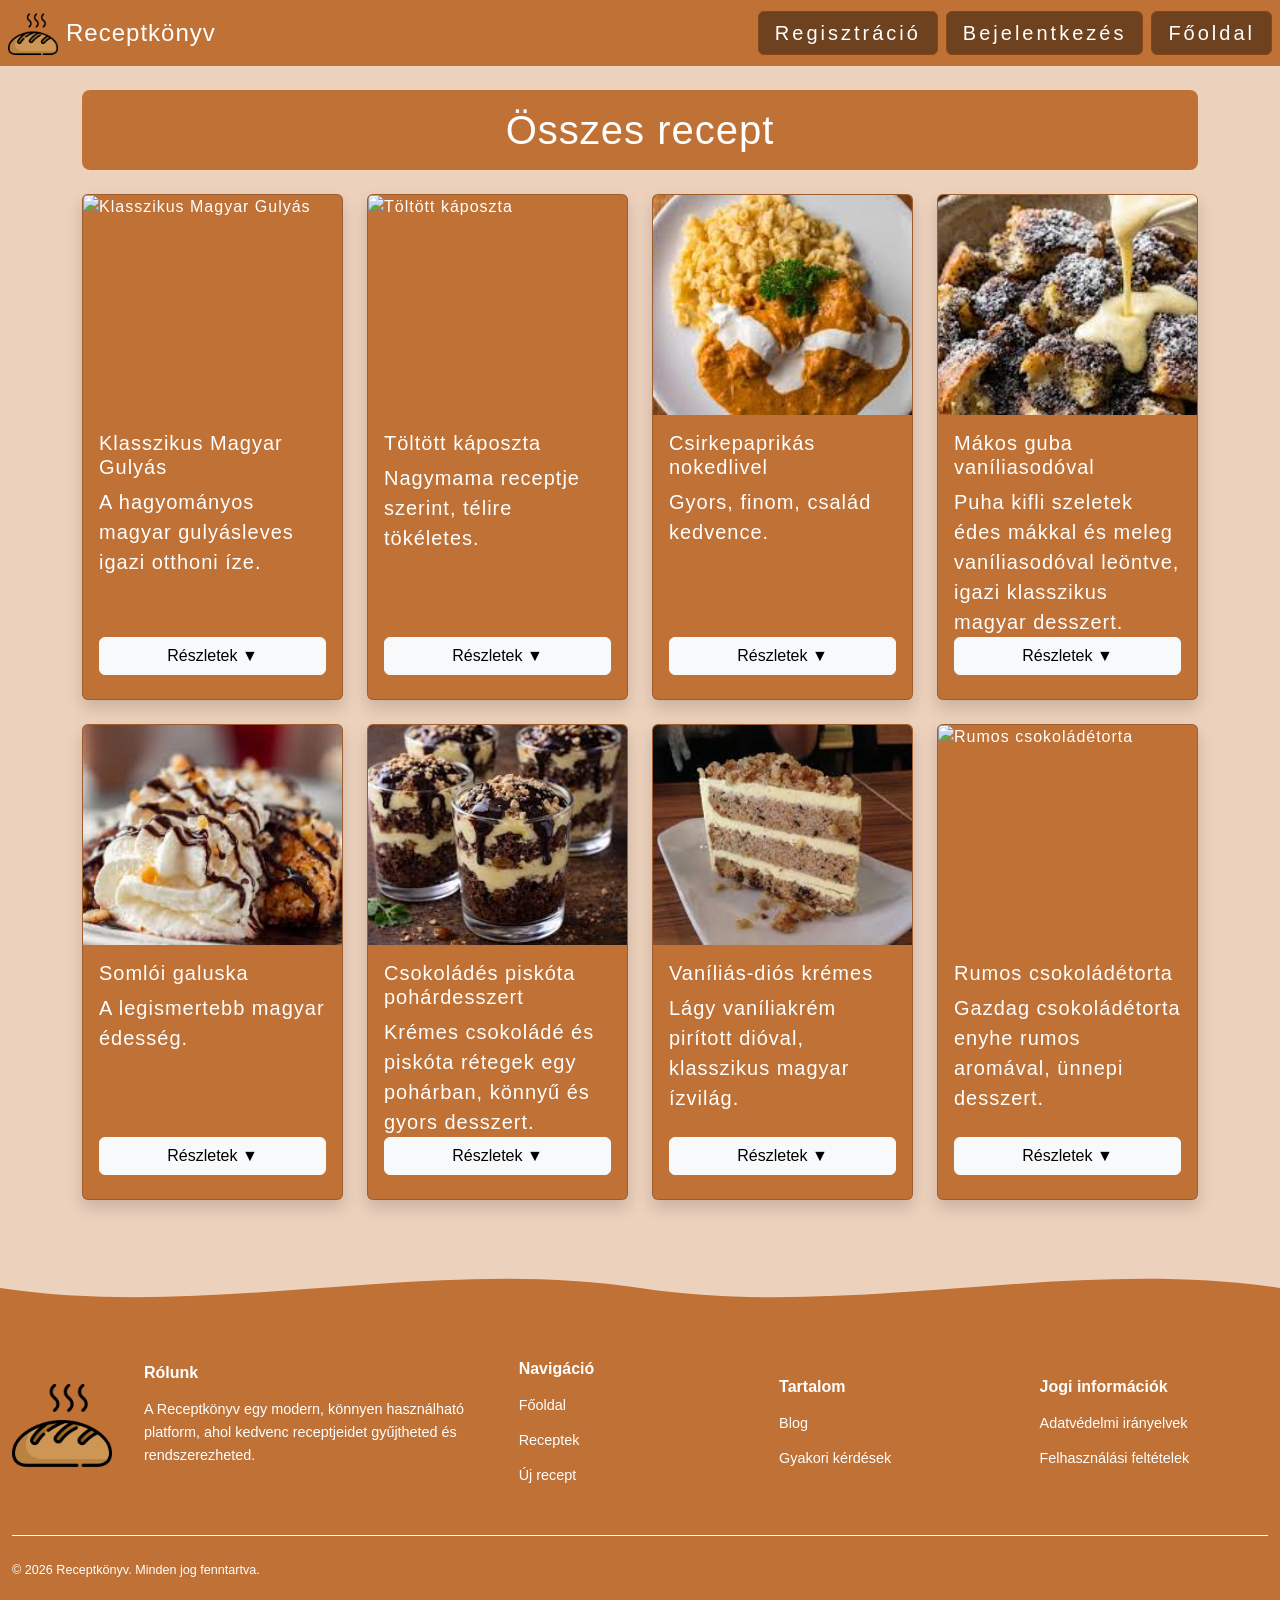
==== receptek.html @ 064fbda4 "kepek lementese" ====
<!DOCTYPE html>
<html lang="hu">

<head>
    <link rel="icon" href="kenyéricon.png">
    <meta charset="UTF-8" />
    <meta name="viewport" content="width=device-width, initial-scale=1.0" />
    <title>Receptek - Receptkönyv</title>
    <link href="https://cdn.jsdelivr.net/npm/bootstrap@5.3.8/dist/css/bootstrap.min.css" rel="stylesheet">
    <link rel="stylesheet" href="style.css">



</head>

<body class="mt-0">


    <div class="adat d-flex flex-column flex-md-row align-items-center justify-content-between min-vw-100 p-2 mb-4">
        <div class="d-flex align-items-center gap-2 mb-2 mb-md-0">
            <img src="kenyéricon.png" alt="" height="50">
            <span class="fs-4">Receptkönyv</span>
        </div>

        <div class="d-flex gap-2" id="userButtons">
            <button class="btn btn-primary fs-5 gomb px-3" data-bs-toggle="modal" data-bs-target="#registerModal">
                Regisztráció
            </button>
            <button class="btn btn-primary fs-5 gomb px-3" data-bs-toggle="modal" data-bs-target="#loginModal">
                Bejelentkezés
            </button>

            <button class="btn btn-primary fs-5 gomb px-3">
                <a href="index.html" style="text-decoration: none; color: white;">Főoldal</a>
            </button>
        </div>
    </div>


    <main class="container mb-5">
        <h1 class="text-center mb-4 adat p-3 rounded-3">Összes recept</h1>

        <div class="row row-cols-1 row-cols-md-2 row-cols-lg-4 g-4" id="receptekGrid">

        </div>
    </main>


    <div class="footer-divider" aria-hidden="true">
        <svg viewBox="0 0 1440 100" preserveAspectRatio="none">
            <path d="M0,50 C240,90 480,10 720,50 C960,90 1200,10 1440,50 V100 H0 Z"></path>
        </svg>
    </div>




    <footer class="footer-wave" role="contentinfo">
        <div class="container-fluid">
            <div class="footer-wave__main-grid">
                <div class="footer-wave__logo d-flex align-items-center justify-content-center kepp">
                    <img src="kenyéricon.png" alt="" width="100px">
                </div>

                <div class="footer-wave__about">
                    <h3 class="footer-wave__heading">Rólunk</h3>
                    <p>A Receptkönyv egy modern, könnyen használható platform, ahol kedvenc receptjeidet gyűjtheted és
                        rendszerezheted.</p>
                </div>

                <div class="footer-wave__links">
                    <h3 class="footer-wave__heading">Navigáció</h3>
                    <ul>
                        <li><a href="index.html">Főoldal</a></li>
                        <li><a href="receptek.html">Receptek</a></li>
                        <li><a href="#">Új recept</a></li>
                    </ul>
                </div>

                <div class="footer-wave__links">
                    <h3 class="footer-wave__heading">Tartalom</h3>
                    <ul>
                        <li><a href="#">Blog</a></li>
                        <li><a href="#">Gyakori kérdések</a></li>
                    </ul>
                </div>

                <div class="footer-wave__links">
                    <h3 class="footer-wave__heading">Jogi információk</h3>
                    <ul>
                        <li><a href="#">Adatvédelmi irányelvek</a></li>
                        <li><a href="#">Felhasználási feltételek</a></li>
                    </ul>
                </div>
            </div>

            <div class="footer-wave__bottom">
                <p class="footer-wave__copyright lablec">
                    &copy; 2026 Receptkönyv. Minden jog fenntartva.
                </p>
            </div>
        </div>
    </footer>

    
    <div class="modal fade" id="registerModal">

        <div class="modal-dialog modal-dialog-centered">

            <div class="modal-content">

                <div class="modal-header">

                    <h5 class="modal-title">Regisztráció</h5>

                    <button type="button" class="btn-close" data-bs-dismiss="modal">
                    </button>

                </div>

                <div class="modal-body">

                    <input type="text" style="color: black;" class="form-control mb-2" placeholder="Felhasználónév">

                    <input type="email" class="form-control mb-2" placeholder="Email">

                    <input type="password" class="form-control mb-2" placeholder="Jelszó">

                </div>


                <div class="modal-footer">

                    <button class="btn btn-primary fs-4 gomb px-4 mt-3">
                        Regisztráció
                    </button>

                </div>

            </div>

        </div>

    </div>

    <div class="modal fade" id="loginModal">

        <div class="modal-dialog modal-dialog-centered">

            <div class="modal-content">

                <div class="modal-header">

                    <h5 class="modal-title">Bejelentkezés</h5>

                    <button type="button" class="btn-close" data-bs-dismiss="modal">
                    </button>

                </div>

                <div class="modal-body">

                    <input type="text" class="form-control mb-2" placeholder="Felhasználónév">

                    <input type="password" class="form-control mb-2" placeholder="Jelszó">

                </div>

                <div class="modal-footer">

                    <button class="btn btn-primary fs-4 gomb px-4 mt-3">
                        Belépés
                    </button>

                </div>

            </div>

        </div>

    </div>
 



    <script src="https://cdn.jsdelivr.net/npm/bootstrap@5.3.8/dist/js/bootstrap.bundle.min.js"></script>

    <script>

        document.addEventListener("DOMContentLoaded", function () {

            const regBtn = document.querySelector(
                "#registerModal .modal-footer button"
            );

            regBtn.addEventListener("click", function () {

                const inputs = document.querySelectorAll(
                    "#registerModal input"
                );

                const data = {
                    user: inputs[0].value,
                    email: inputs[1].value,
                    pass: inputs[2].value,
                };

                if (
                    data.user &&
                    data.email &&
                    data.pass
                ) {

                    alert(
                        `Sikeres regisztráció, üdvözlünk ${data.user}!`
                    );

                    bootstrap.Modal.getInstance(
                        document.getElementById("registerModal")
                    ).hide();

                    inputs.forEach((i) => (i.value = ""));

                } else {

                    alert("Kérlek, tölts ki minden mezőt!");

                }

            });

            const loginBtn = document.querySelector(
                "#loginModal .modal-footer button"
            );

            loginBtn.addEventListener("click", function () {

                const inputs = document.querySelectorAll(
                    "#loginModal input"
                );

                const user = inputs[0].value;
                const pass = inputs[1].value;

                if (user && pass) {

                    alert(
                        `Szia ${user}, sikeresen beléptél!`
                    );

                    bootstrap.Modal.getInstance(
                        document.getElementById("loginModal")
                    ).hide();

                    document.getElementById("userButtons")
                        .innerHTML = `
            <span class="fw-bold text-white">
                👤 ${user}
            </span>

            <button class="btn btn-outline-light btn-sm ms-2"
                onclick="location.reload()">
                Kijelentkezés
            </button>
        `;

                } else {

                    alert("Hibás felhasználónév vagy jelszó!");

                }

            });

        });

        let receptek = [
            {
                id: 1,
                nev: "Klasszikus Magyar Gulyás",
                kep: "https://image-api.nosalty.hu/nosalty/images/recipes/4o/Bt/klasszikus-magyar-gulyasleves.jpeg?w=1340&fit=crop&fm=webp&crop=670%2C460%2C%2C&h=920&mark=watermark.png&markpos=bottom-left&markpad=20&markw=&s=93d04ea86cd5d55d62ed9b8c04c8f98e",
                leiras: "A hagyományos magyar gulyásleves igazi otthoni íze.",
                hozzavalok: ["500g marhahús", "2 db hagyma", "3 db paprika", "2 db paradicsom", "1 kk kömény", "só, bors"],
                elkeszites: "A húst felkockázzuk, hagymával megpirítjuk..."
            },
            {
                id: 2,
                nev: "Töltött káposzta",
                kep: "https://cdn.mindmegette.hu/2024/04/0pyLxTE5eptk-pujflpxNT0Nu80bLxF_0jahFnueaJw/fill/0/0/no/1/aHR0cHM6Ly9jbXNjZG4uYXBwLmNvbnRlbnQucHJpdmF0ZS9jb250ZW50L2Y5YmU3MzJlMzI2OTQ5YmM4NzNhNzBlYWY0ZWUxNDZh.webp",
                leiras: "Nagymama receptje szerint, télire tökéletes.",
                hozzavalok: ["1 fej káposzta", "500g darált hús", "rizs", "fűszerek"],
                elkeszites: "A káposzta leveleit leforrázzuk..."
            },
            {
                id: 3,
                nev: "Csirkepaprikás nokedlivel",
                kep: "letöltés.jpg",
                leiras: "Gyors, finom, család kedvence.",
                hozzavalok: ["600g csirkecomb", "2 db paprika", "1 dl tejföl", "1 kk pirospaprika"],
                elkeszites: "A húst megpirítjuk, paprikával ízesítjük..."
            },
            {
                id: 4,
                nev: "Mákos guba vaníliasodóval",
                kep: "guba.jpg",
                leiras: "Puha kifli szeletek édes mákkal és meleg vaníliasodóval leöntve, igazi klasszikus magyar desszert.",
                hozzavalok: ["kifli", "darál mák", "cukor", "tej", "vanília", "tojás"],
                elkeszites: "A kiflit felkarikázzuk, mákkal összekeverjük, majd vaníliasodóval meglocsolva sütőben átmelegítjük."
            },
            {
                id: 5,
                nev: "Somlói galuska",
                kep: "somloi.jpg",
                leiras: "A legismertebb magyar édesség.",
                hozzavalok: ["piskóta", "dió", "csokoládékrém", "rum"],
                elkeszites: "Rétegesen összerakjuk..."
            },
            {
                id: 6,
                nev: "Csokoládés piskóta pohárdesszert",
                kep: "csokipiskota.jpg",
                leiras: "Krémes csokoládé és piskóta rétegek egy pohárban, könnyű és gyors desszert.",
                hozzavalok: ["piskóta", "tejszín", "csokoládé", "cukor"],
                elkeszites: "Rétegezd a hozzávalókat pohárba, majd hűtsd le tálalás előtt."
            },
            {
                id: 7,
                nev: "Vaníliás-diós krémes",
                kep: "dioskremes.jpg",
                leiras: "Lágy vaníliakrém pirított dióval, klasszikus magyar ízvilág.",
                hozzavalok: ["vaníliakrém", "dió", "cukor", "tej"],
                elkeszites: "A krémet elkészítjük, majd dióval megszórva tálaljuk."
            },
            {
                id: 8,
                nev: "Rumos csokoládétorta",
                kep: "https://www.tutirecept.hu/wp-content/uploads/2026/01/Csokis-rumos-suti.jpg",
                leiras: "Gazdag csokoládétorta enyhe rumos aromával, ünnepi desszert.",
                hozzavalok: ["liszt", "csokoládé", "rum", "vaj", "tojás"],
                elkeszites: "A tésztát megsütjük, majd csokoládékrémmel és rummal ízesítjük."
            }


        ];

        function renderReceptek() {
            const container = document.getElementById('receptekGrid');
            container.innerHTML = '';

            receptek.forEach(recept => {
                const cardHTML = `
                <div class="col">
                    <div class="card h-100 recept-kartya shadow adat">
                        <img src="${recept.kep}" class="card-img-top recept-kep" alt="${recept.nev}">

                        <div class="card-body d-flex flex-column">
                            <h5 class="card-title">${recept.nev}</h5>
                            <p class="card-text flex-grow-1">${recept.leiras}</p>

                            <button class="btn btn-light mb-2" data-bs-toggle="collapse" 
                                    data-bs-target="#collapse${recept.id}">
                                Részletek ▼
                            </button>

                            <div class="collapse collapse-content" id="collapse${recept.id}">
                                <strong>Hozzávalók:</strong>
                                <ul class="small">
                                    ${recept.hozzavalok.map(h => `<li>${h}</li>`).join('')}
                                </ul>
                                <strong>Elkészítés:</strong>
                                <p class="small">${recept.elkeszites}</p>
                            </div>
                        </div>
                    </div>
                </div>`;
                container.innerHTML += cardHTML;
            });
        }


        document.addEventListener('DOMContentLoaded', () => {
            renderReceptek();


        });
    </script>
</body>

</html>
---- style.css ----
body {
    background: rgb(236, 209, 188);
    font-family:Arial, Helvetica, sans-serif ;
    
}

body::-webkit-scrollbar {
    display: none; 
}

.form-control::placeholder {
    color: black;
    opacity: 1;
}

.hezag{
    margin-bottom: 50px;
}

.szin {
    background-color: rgb(228, 190, 160);
    border: none;
}

.adat {
    background:rgb(191, 113, 54);
    color:white;
}

.adat p {
    margin:0px;
    font-size:20px;
}

td {
    max-width: 40px;
}

.gomb, .adat {
    letter-spacing: 1px;
}
.btntorles{
    background:rgb(191, 113, 54);
    border: rgb(111, 66, 31) 1px solid !important;
    border-radius: 7px;
    letter-spacing: 3px;
}

.gomb {
    background-color: rgb(111, 66, 31);
    border: rgb(133, 71, 24) 1px solid !important;
    letter-spacing: 3px;
}
button:hover {
    background:rgb(191, 113, 54) !important ;
    
}

:root {
    --footer-bg: rgb(191, 113, 54);
    --footer-text: #ffffff;
    --footer-heading: #ffffff;
    --footer-link-hover: #ffffff;
    --footer-border: #ffffff;
}

body {
    font-family: -apple-system, BlinkMacSystemFont, "Segoe UI", Roboto, "Helvetica Neue", Arial, sans-serif;
    margin: 0;
    display: flex;
    flex-direction: column;
    min-height: 100vh;
}

main {
    flex-grow: 1;
}

.container {
    width: 90%;
    max-width: 1140px;
    margin-left: auto;
    margin-right: auto;
}

.main-content {
    padding: 2rem 0;
    background-color: #ffffff; 
}

.main-content-wrapper {
     background-color: #ffffff; 
}

.footer-divider {
    line-height: 0; 
    background-color:rgb(236, 209, 188); 
}
.footer-divider svg {
    display: block;
    width: 100%;
    height: 80px; 
    fill: var(--footer-bg);
}

.footer-wave {
    background-color: var(--footer-bg);
    color: var(--footer-text);
    padding: 2rem 0 3rem 0;
    font-size: 0.9rem;
    line-height: 1.6;
    margin-top: -1px; 
}

.footer-wave__main-grid {
    display: grid;
    grid-template-columns: 1fr; 
    gap: 2.5rem;
}

.footer-wave__heading {
    color: var(--footer-heading);
    font-size: 1rem;
    font-weight: 600;
    margin: 0 0 1rem 0;
}

.footer-wave__links ul { margin: 0; padding: 0; list-style: none; }
.footer-wave__links li:not(:last-child) { margin-bottom: 0.75rem; }
.footer-wave__links a { color: var(--footer-text); text-decoration: none; transition: color 0.2s; }
.footer-wave__links a:hover { color: var(--footer-link-hover); }

.footer-wave__bottom {
    margin-top: 3rem;
    padding-top: 1.5rem;
    border-top: 1px solid var(--footer-border);
    display: flex;
    flex-direction: column;
    align-items: center;
    gap: 1.5rem;
    text-align: center;
}
.footer-wave__copyright { font-size: 0.875em; }

@media (min-width: 600px) {
    .footer-wave__main-grid {
        grid-template-columns: repeat(2, 1fr);
        
    }
}

@media (min-width: 992px) {
    .footer-wave__main-grid {
        grid-template-columns: 1.5fr 1fr 1fr 1fr;
    }
    .footer-wave__bottom {
        flex-direction: row;
        justify-content: space-between;
    }
}
html, body {
    height: 100%;
    margin: 0;
}

body {
    display: flex;
    flex-direction: column;
}

main {
    flex: 1;
}
.footer-wave__main-grid {
    display: grid;
    grid-template-columns: 100px 1.5fr 1fr 1fr 1fr;
    align-items: center;
    gap: 2rem;
}
.modal {
    backdrop-filter: blur(3px);
}


.modal-content {
    background-color: #ddd;
    border-radius: 15px;
    border: none;
    box-shadow: 0 0 20px rgba(0,0,0,0.2);
}


.modal-header {
    border-bottom: none;
}


.modal-title {
    font-weight: bold;
}


.modal-body input {
    border-radius: 10px;
    border: 1px solid #ddd;
    
}


.modal-footer .btn {
    border-radius: 10px;
}


.btn-close {
    filter: invert(0.3);
}

.modal-backdrop.show {
    background-color: rgba(0, 0, 0, 0.4);
}


.modal-content {
    background:rgb(191, 113, 54) !important ;
    border-radius: 12px;
    border: none;
    box-shadow: 0 4px 15px rgba(0,0,0,0.2);
}


.modal-header {
    border-bottom: none;
}


.modal-footer {
    border-top: none;
}


.modal-body input {
    border-radius: 10px;
    border: 1px solid sandybrown;
    
}

.modal .btn {
    border-radius: 10px;
}


.btn-close {
    opacity: 0.6;
}

.btn-close:hover {
    opacity: 1;
}
.adat {
    background-color: rgb(191, 113, 54);
    color: white;
}
.recept-kartya {
    transition: all 0.3s ease;
    overflow: hidden;
}
.recept-kartya:hover {
    transform: translateY(-8px);
    box-shadow: 0 10px 20px rgba(0,0,0,0.2);
}
.recept-kep {
    height: 220px;
    object-fit: cover;
    transition: transform 0.4s ease;
}
.recept-kartya:hover .recept-kep {
    transform: scale(1.08);
}
.collapse-content {
    font-size: 0.95rem;
}
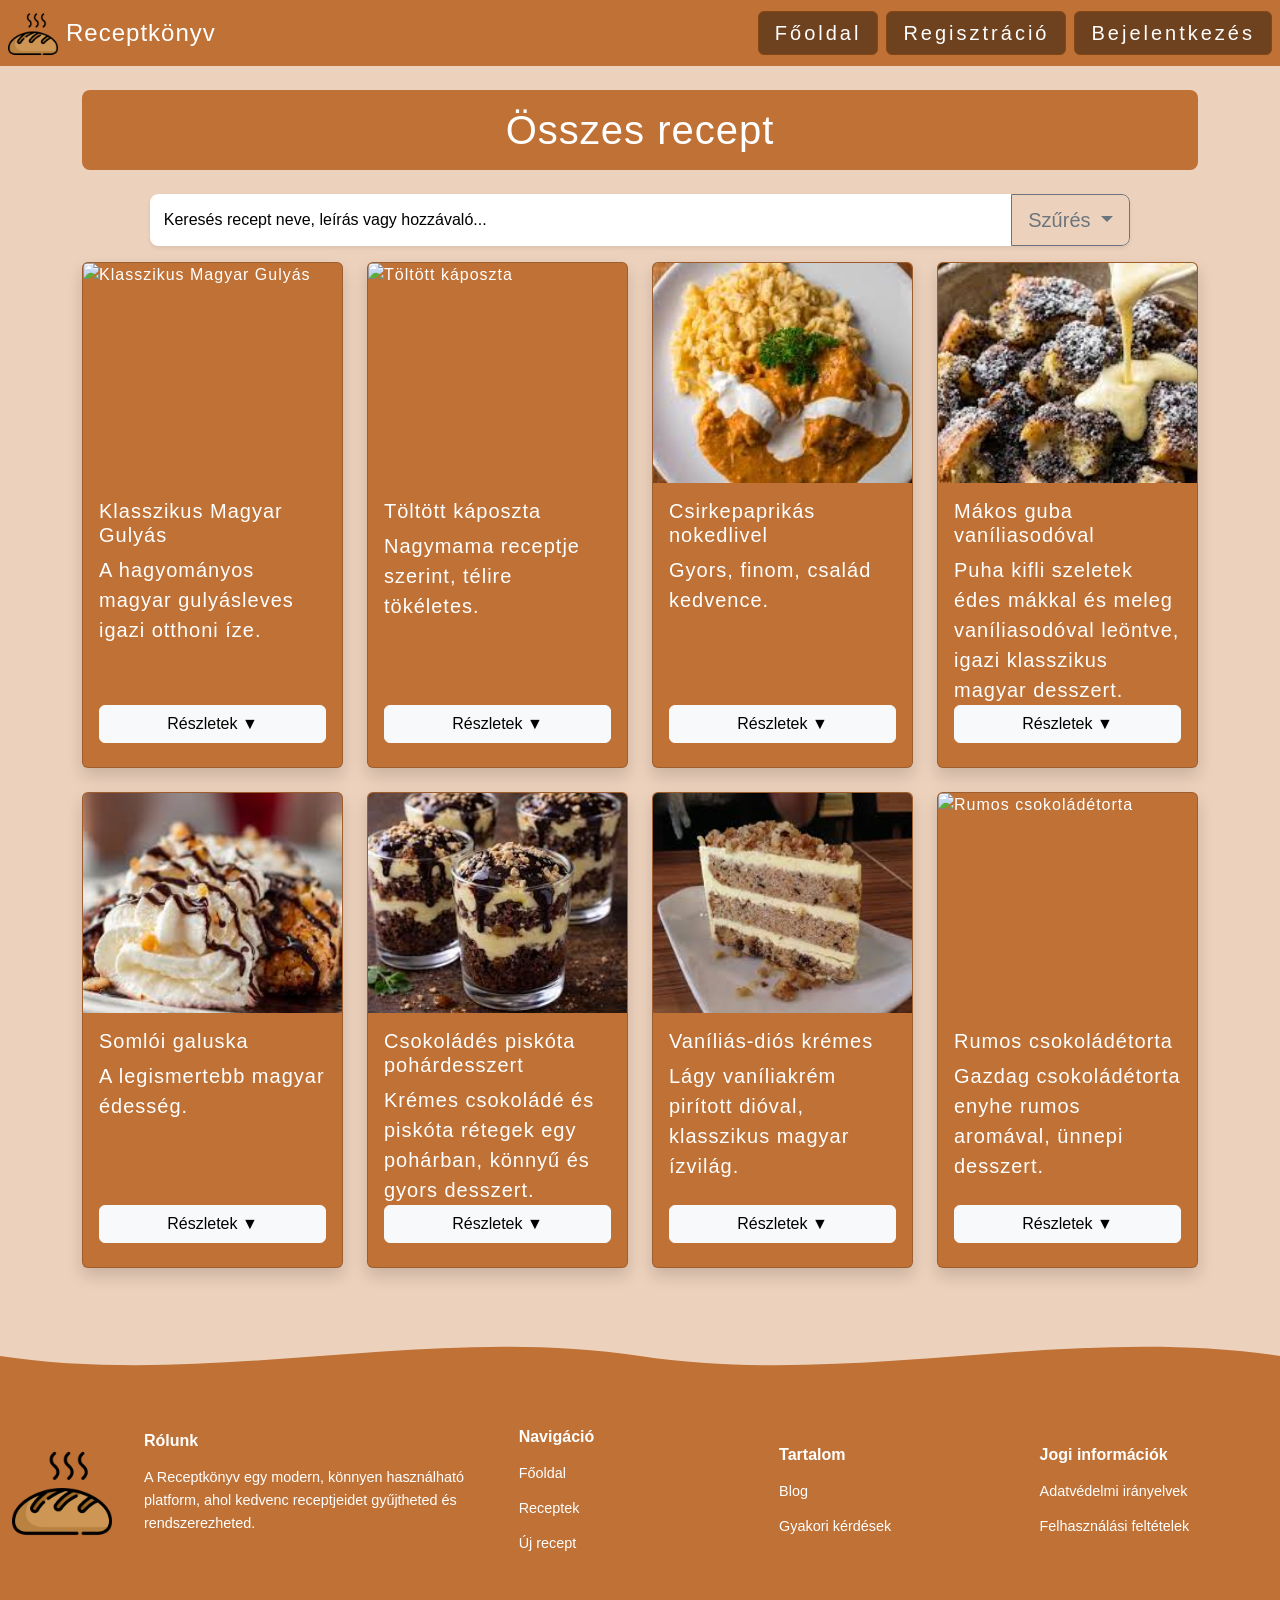
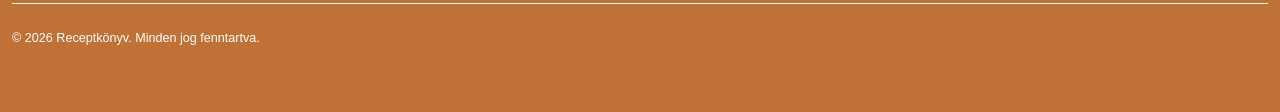
==== commit 4f32cd32: "navbar stilus korrekcio" ====
--- a/receptek.html
+++ b/receptek.html
@@ -17,28 +17,59 @@
 
 
     <div class="adat d-flex flex-column flex-md-row align-items-center justify-content-between min-vw-100 p-2 mb-4">
+
         <div class="d-flex align-items-center gap-2 mb-2 mb-md-0">
             <img src="kenyéricon.png" alt="" height="50">
             <span class="fs-4">Receptkönyv</span>
         </div>
-
-        <div class="d-flex gap-2" id="userButtons">
-            <button class="btn btn-primary fs-5 gomb px-3" data-bs-toggle="modal" data-bs-target="#registerModal">
-                Regisztráció
-            </button>
-            <button class="btn btn-primary fs-5 gomb px-3" data-bs-toggle="modal" data-bs-target="#loginModal">
-                Bejelentkezés
-            </button>
-
+    
+        
+        <div class="d-flex align-items-center ms-auto gap-2">
+    
+            
             <button class="btn btn-primary fs-5 gomb px-3">
                 <a href="index.html" style="text-decoration: none; color: white;">Főoldal</a>
             </button>
+    
+            <div class="d-flex gap-2" id="userButtons">
+                <button class="btn btn-primary fs-5 gomb px-3" data-bs-toggle="modal" data-bs-target="#registerModal">
+                    Regisztráció
+                </button>
+                <button class="btn btn-primary fs-5 gomb px-3" data-bs-toggle="modal" data-bs-target="#loginModal">
+                    Bejelentkezés
+                </button>
+            </div>
+    
         </div>
     </div>
-
-
     <main class="container mb-5">
         <h1 class="text-center mb-4 adat p-3 rounded-3">Összes recept</h1>
+
+
+        <div class="container mb-3">
+            <div class="input-group input-group-lg shadow-sm rounded-3 overflow-hidden">
+        
+                <input 
+                    type="text" 
+                    id="searchInput" 
+                    class="form-control border-0"
+                    placeholder="Keresés recept neve, leírás vagy hozzávaló...">
+        
+                <button class="btn btn-outline-secondary dropdown-toggle" 
+                        type="button" 
+                        data-bs-toggle="dropdown">
+                    Szűrés
+                </button>
+        
+                <ul class="dropdown-menu dropdown-menu-end">
+                    <li><button class="dropdown-item" onclick="setFilter('all')">Összes</button></li>
+                    <li><button class="dropdown-item" onclick="setFilter('leves')">Levesek</button></li>
+                    <li><button class="dropdown-item" onclick="setFilter('desszert')">Desszertek</button></li>
+                    <li><button class="dropdown-item" onclick="setFilter('foetel')">Főételek</button></li>
+                </ul>
+        
+            </div>
+        </div>
 
         <div class="row row-cols-1 row-cols-md-2 row-cols-lg-4 g-4" id="receptekGrid">
 
@@ -102,7 +133,7 @@
         </div>
     </footer>
 
-    
+
     <div class="modal fade" id="registerModal">
 
         <div class="modal-dialog modal-dialog-centered">
@@ -179,13 +210,41 @@
         </div>
 
     </div>
- 
+
 
 
 
     <script src="https://cdn.jsdelivr.net/npm/bootstrap@5.3.8/dist/js/bootstrap.bundle.min.js"></script>
 
     <script>
+        let currentFilter = "all";
+
+function setFilter(type) {
+    currentFilter = type;
+    applyFilters();
+}
+
+function applyFilters() {
+    const value = document.getElementById("searchInput").value.toLowerCase();
+
+    let filtered = receptek.filter(r =>
+        r.nev.toLowerCase().includes(value) ||
+        r.leiras.toLowerCase().includes(value) ||
+        r.hozzavalok.some(h => h.toLowerCase().includes(value))
+    );
+
+    if (currentFilter !== "all") {
+        filtered = filtered.filter(r =>
+            r.leiras.toLowerCase().includes(currentFilter) ||
+            r.nev.toLowerCase().includes(currentFilter)
+        );
+    }
+
+    renderReceptek(filtered);
+}
+
+document.getElementById("searchInput").addEventListener("input", applyFilters);
+
 
         document.addEventListener("DOMContentLoaded", function () {
 
@@ -383,6 +442,68 @@
 
 
         });
+
+        function renderReceptek(lista = receptek) {
+            const container = document.getElementById('receptekGrid');
+            container.innerHTML = '';
+
+            lista.forEach(recept => {
+                const cardHTML = `
+        <div class="col">
+            <div class="card h-100 recept-kartya shadow adat">
+
+                <img src="${recept.kep}" class="card-img-top recept-kep" alt="${recept.nev}">
+
+                <div class="card-body d-flex flex-column">
+
+                    <h5 class="card-title">${recept.nev}</h5>
+
+                    <p class="card-text flex-grow-1">${recept.leiras}</p>
+
+                    <button class="btn btn-light mb-2"
+                        data-bs-toggle="collapse"
+                        data-bs-target="#collapse${recept.id}">
+                        Részletek ▼
+                    </button>
+
+                    <div class="collapse collapse-box" id="collapse${recept.id}">
+                        <strong>Hozzávalók:</strong>
+                        <ul class="small">
+                            ${recept.hozzavalok.map(h => `<li>${h}</li>`).join('')}
+                        </ul>
+
+                        <strong>Elkészítés:</strong>
+                        <p class="small">${recept.elkeszites}</p>
+                    </div>
+
+                </div>
+            </div>
+        </div>`;
+                container.innerHTML += cardHTML;
+            });
+        }
+
+
+        function setupFilter() {
+            const input = document.getElementById("searchInput");
+
+            input.addEventListener("input", function () {
+                const value = this.value.toLowerCase();
+
+                const filtered = receptek.filter(r =>
+                    r.nev.toLowerCase().includes(value) ||
+                    r.leiras.toLowerCase().includes(value) ||
+                    r.hozzavalok.some(h => h.toLowerCase().includes(value))
+                );
+
+                renderReceptek(filtered);
+            });
+        }
+
+        document.addEventListener('DOMContentLoaded', () => {
+            renderReceptek();
+            setupFilter();
+        });
     </script>
 </body>
 
--- a/style.css
+++ b/style.css
@@ -280,3 +280,44 @@
 .collapse-content {
     font-size: 0.95rem;
 }
+.collapse-box {
+    margin-top: 10px;
+    padding: 12px;
+    background: rgba(255, 255, 255, 0.08);
+    border-radius: 12px;
+    transition: all 0.3s ease;
+}
+
+.card {
+    overflow: hidden;
+}
+
+.card button {
+    transition: 0.2s;
+}
+
+.card button:hover {
+    transform: scale(1.02);
+}
+#searchInput {
+    box-shadow: none !important;
+}
+
+.input-group {
+    border-radius: 14px;
+    overflow: hidden;
+}
+
+.input-group .form-control {
+    padding: 14px;
+    font-size: 16px;
+}
+
+.dropdown-menu {
+    border-radius: 12px;
+    padding: 6px;
+}
+
+.dropdown-item {
+    border-radius: 8px;
+}
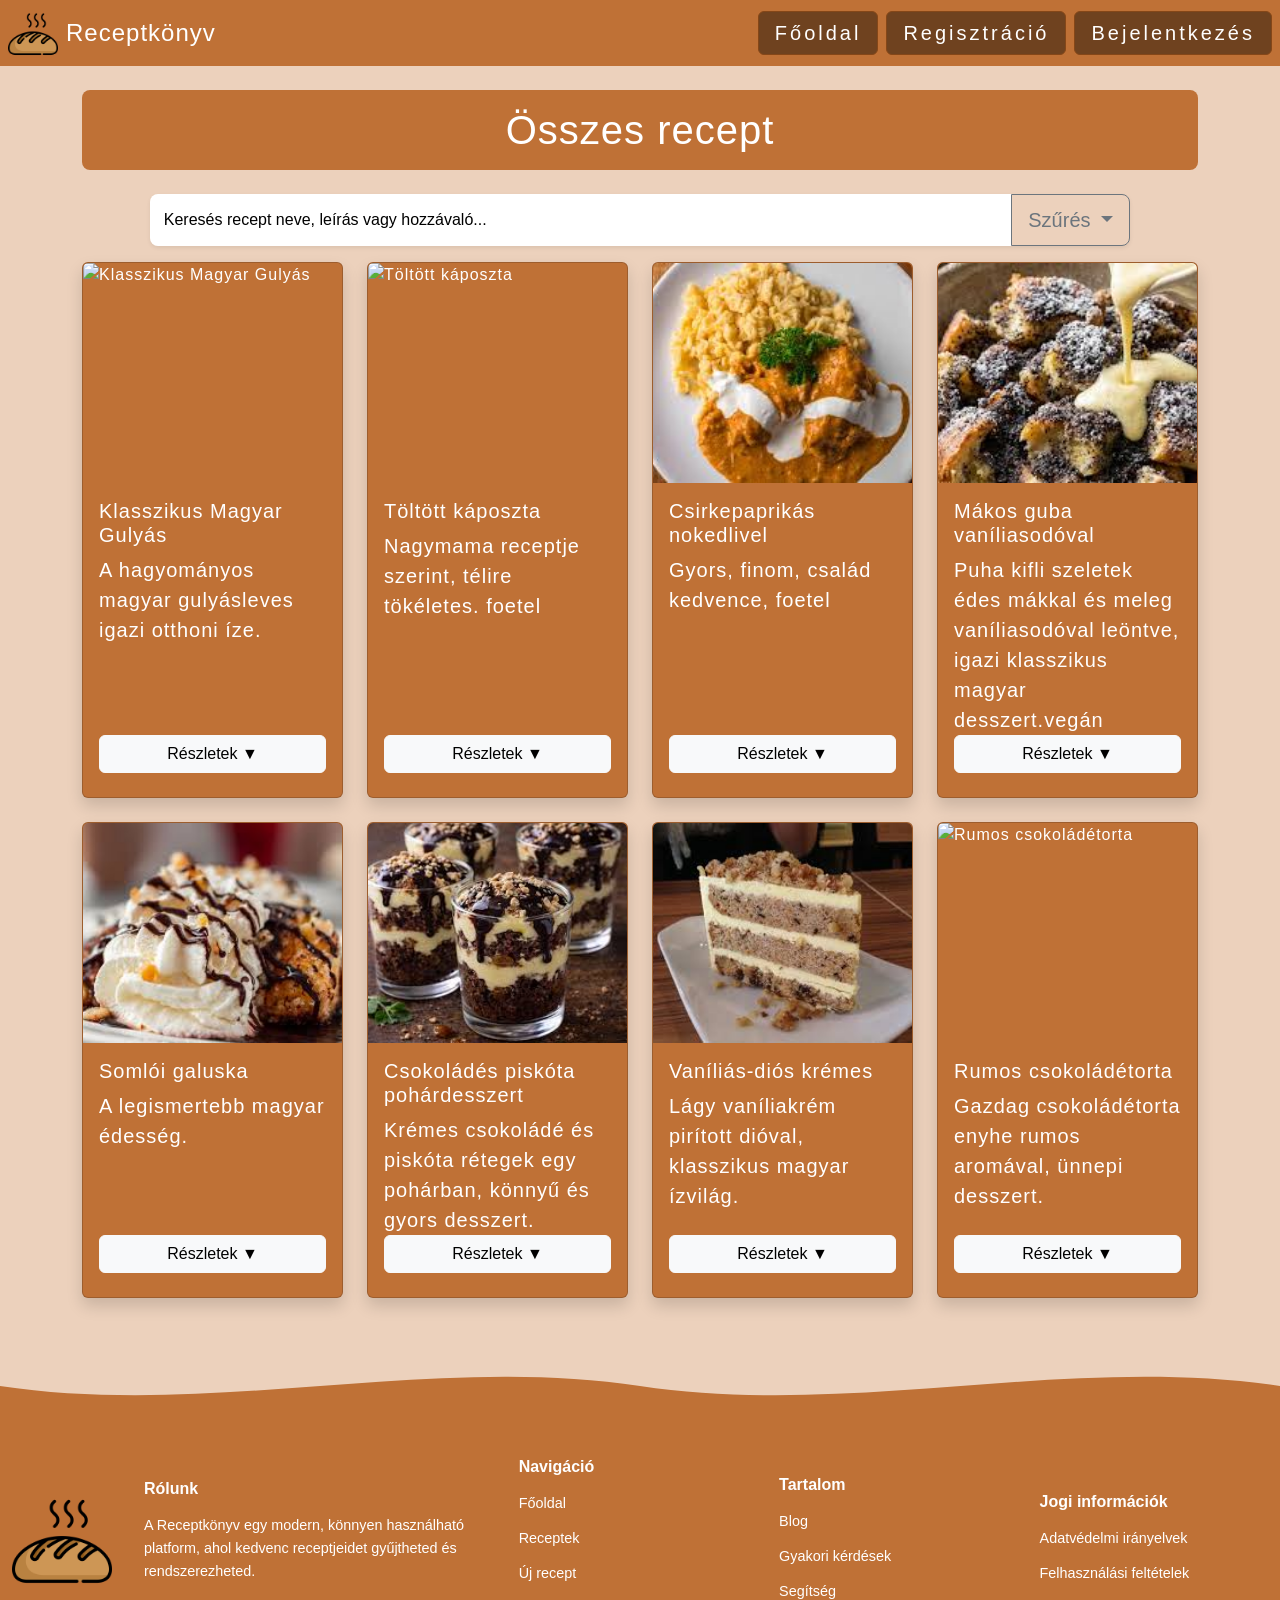
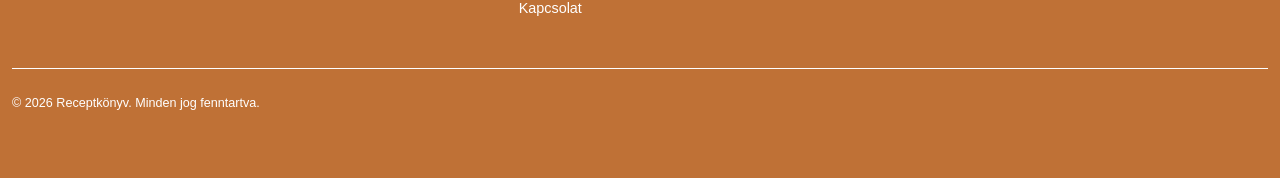
==== commit b02ed4f7: "vege" ====
--- a/receptek.html
+++ b/receptek.html
@@ -22,15 +22,15 @@
             <img src="kenyéricon.png" alt="" height="50">
             <span class="fs-4">Receptkönyv</span>
         </div>
-    
-        
+
+
         <div class="d-flex align-items-center ms-auto gap-2">
-    
-            
+
+
             <button class="btn btn-primary fs-5 gomb px-3">
                 <a href="index.html" style="text-decoration: none; color: white;">Főoldal</a>
             </button>
-    
+
             <div class="d-flex gap-2" id="userButtons">
                 <button class="btn btn-primary fs-5 gomb px-3" data-bs-toggle="modal" data-bs-target="#registerModal">
                     Regisztráció
@@ -39,7 +39,7 @@
                     Bejelentkezés
                 </button>
             </div>
-    
+
         </div>
     </div>
     <main class="container mb-5">
@@ -48,26 +48,22 @@
 
         <div class="container mb-3">
             <div class="input-group input-group-lg shadow-sm rounded-3 overflow-hidden">
-        
-                <input 
-                    type="text" 
-                    id="searchInput" 
-                    class="form-control border-0"
+
+                <input type="text" id="searchInput" class="form-control border-0"
                     placeholder="Keresés recept neve, leírás vagy hozzávaló...">
-        
-                <button class="btn btn-outline-secondary dropdown-toggle" 
-                        type="button" 
-                        data-bs-toggle="dropdown">
+
+                <button class="btn btn-outline-secondary dropdown-toggle" type="button" data-bs-toggle="dropdown">
                     Szűrés
                 </button>
-        
+
                 <ul class="dropdown-menu dropdown-menu-end">
                     <li><button class="dropdown-item" onclick="setFilter('all')">Összes</button></li>
                     <li><button class="dropdown-item" onclick="setFilter('leves')">Levesek</button></li>
                     <li><button class="dropdown-item" onclick="setFilter('desszert')">Desszertek</button></li>
                     <li><button class="dropdown-item" onclick="setFilter('foetel')">Főételek</button></li>
+                    <li><button class="dropdown-item" onclick="setFilter('vegán')">Vegán</button></li>
                 </ul>
-        
+
             </div>
         </div>
 
@@ -100,29 +96,41 @@
                 </div>
 
                 <div class="footer-wave__links">
+
                     <h3 class="footer-wave__heading">Navigáció</h3>
+
                     <ul>
-                        <li><a href="index.html">Főoldal</a></li>
+                        <li><a href="#">Főoldal</a></li>
                         <li><a href="receptek.html">Receptek</a></li>
-                        <li><a href="#">Új recept</a></li>
+                        <li><a href="index.html">Új recept</a></li>
+                        <li><a href="#">Kapcsolat</a></li>
                     </ul>
+
                 </div>
 
                 <div class="footer-wave__links">
+
                     <h3 class="footer-wave__heading">Tartalom</h3>
+
                     <ul>
                         <li><a href="#">Blog</a></li>
-                        <li><a href="#">Gyakori kérdések</a></li>
+                        <li><a href="https://www.gyakorikerdesek.hu/" target="_blank">Gyakori kérdések</a></li>
+                        <li><a href="https://sos116-123.hu/" target="_blank">Segítség</a></li>
                     </ul>
+
                 </div>
 
                 <div class="footer-wave__links">
+
                     <h3 class="footer-wave__heading">Jogi információk</h3>
+
                     <ul>
-                        <li><a href="#">Adatvédelmi irányelvek</a></li>
+                        <li><a href="https://policies.google.com/privacy?hl=hu" target="_blank">Adatvédelmi irányelvek</a></li>
                         <li><a href="#">Felhasználási feltételek</a></li>
                     </ul>
-                </div>
+
+                </div>
+
             </div>
 
             <div class="footer-wave__bottom">
@@ -219,31 +227,31 @@
     <script>
         let currentFilter = "all";
 
-function setFilter(type) {
-    currentFilter = type;
-    applyFilters();
-}
-
-function applyFilters() {
-    const value = document.getElementById("searchInput").value.toLowerCase();
-
-    let filtered = receptek.filter(r =>
-        r.nev.toLowerCase().includes(value) ||
-        r.leiras.toLowerCase().includes(value) ||
-        r.hozzavalok.some(h => h.toLowerCase().includes(value))
-    );
-
-    if (currentFilter !== "all") {
-        filtered = filtered.filter(r =>
-            r.leiras.toLowerCase().includes(currentFilter) ||
-            r.nev.toLowerCase().includes(currentFilter)
-        );
-    }
-
-    renderReceptek(filtered);
-}
-
-document.getElementById("searchInput").addEventListener("input", applyFilters);
+        function setFilter(type) {
+            currentFilter = type;
+            applyFilters();
+        }
+
+        function applyFilters() {
+            const value = document.getElementById("searchInput").value.toLowerCase();
+
+            let filtered = receptek.filter(r =>
+                r.nev.toLowerCase().includes(value) ||
+                r.leiras.toLowerCase().includes(value) ||
+                r.hozzavalok.some(h => h.toLowerCase().includes(value))
+            );
+
+            if (currentFilter !== "all") {
+                filtered = filtered.filter(r =>
+                    r.leiras.toLowerCase().includes(currentFilter) ||
+                    r.nev.toLowerCase().includes(currentFilter)
+                );
+            }
+
+            renderReceptek(filtered);
+        }
+
+        document.getElementById("searchInput").addEventListener("input", applyFilters);
 
 
         document.addEventListener("DOMContentLoaded", function () {
@@ -346,7 +354,7 @@
                 id: 2,
                 nev: "Töltött káposzta",
                 kep: "https://cdn.mindmegette.hu/2024/04/0pyLxTE5eptk-pujflpxNT0Nu80bLxF_0jahFnueaJw/fill/0/0/no/1/aHR0cHM6Ly9jbXNjZG4uYXBwLmNvbnRlbnQucHJpdmF0ZS9jb250ZW50L2Y5YmU3MzJlMzI2OTQ5YmM4NzNhNzBlYWY0ZWUxNDZh.webp",
-                leiras: "Nagymama receptje szerint, télire tökéletes.",
+                leiras: "Nagymama receptje szerint, télire tökéletes. foetel",
                 hozzavalok: ["1 fej káposzta", "500g darált hús", "rizs", "fűszerek"],
                 elkeszites: "A káposzta leveleit leforrázzuk..."
             },
@@ -354,15 +362,15 @@
                 id: 3,
                 nev: "Csirkepaprikás nokedlivel",
                 kep: "letöltés.jpg",
-                leiras: "Gyors, finom, család kedvence.",
+                leiras: "Gyors, finom, család kedvence, foetel",
                 hozzavalok: ["600g csirkecomb", "2 db paprika", "1 dl tejföl", "1 kk pirospaprika"],
-                elkeszites: "A húst megpirítjuk, paprikával ízesítjük..."
+                elkeszites: "A húst megpirítjuk, paprikával ízesítjük"
             },
             {
                 id: 4,
                 nev: "Mákos guba vaníliasodóval",
                 kep: "guba.jpg",
-                leiras: "Puha kifli szeletek édes mákkal és meleg vaníliasodóval leöntve, igazi klasszikus magyar desszert.",
+                leiras: "Puha kifli szeletek édes mákkal és meleg vaníliasodóval leöntve, igazi klasszikus magyar desszert.vegán",
                 hozzavalok: ["kifli", "darál mák", "cukor", "tej", "vanília", "tojás"],
                 elkeszites: "A kiflit felkarikázzuk, mákkal összekeverjük, majd vaníliasodóval meglocsolva sütőben átmelegítjük."
             },
@@ -444,11 +452,14 @@
         });
 
         function renderReceptek(lista = receptek) {
-            const container = document.getElementById('receptekGrid');
-            container.innerHTML = '';
-
-            lista.forEach(recept => {
-                const cardHTML = `
+    const container = document.getElementById('receptekGrid');
+    container.innerHTML = '';
+
+    lista.forEach(recept => {
+
+        const collapseId = `collapse-${recept.id}`;
+
+        const cardHTML = `
         <div class="col">
             <div class="card h-100 recept-kartya shadow adat">
 
@@ -462,11 +473,11 @@
 
                     <button class="btn btn-light mb-2"
                         data-bs-toggle="collapse"
-                        data-bs-target="#collapse${recept.id}">
+                        data-bs-target="#${collapseId}">
                         Részletek ▼
                     </button>
 
-                    <div class="collapse collapse-box" id="collapse${recept.id}">
+                    <div class="collapse collapse-box" id="${collapseId}">
                         <strong>Hozzávalók:</strong>
                         <ul class="small">
                             ${recept.hozzavalok.map(h => `<li>${h}</li>`).join('')}
@@ -479,9 +490,10 @@
                 </div>
             </div>
         </div>`;
-                container.innerHTML += cardHTML;
-            });
-        }
+
+        container.innerHTML += cardHTML;
+    });
+}
 
 
         function setupFilter() {
--- a/style.css
+++ b/style.css
@@ -321,3 +321,6 @@
 .dropdown-item {
     border-radius: 8px;
 }
+.input-group {
+    overflow: visible !important;
+}
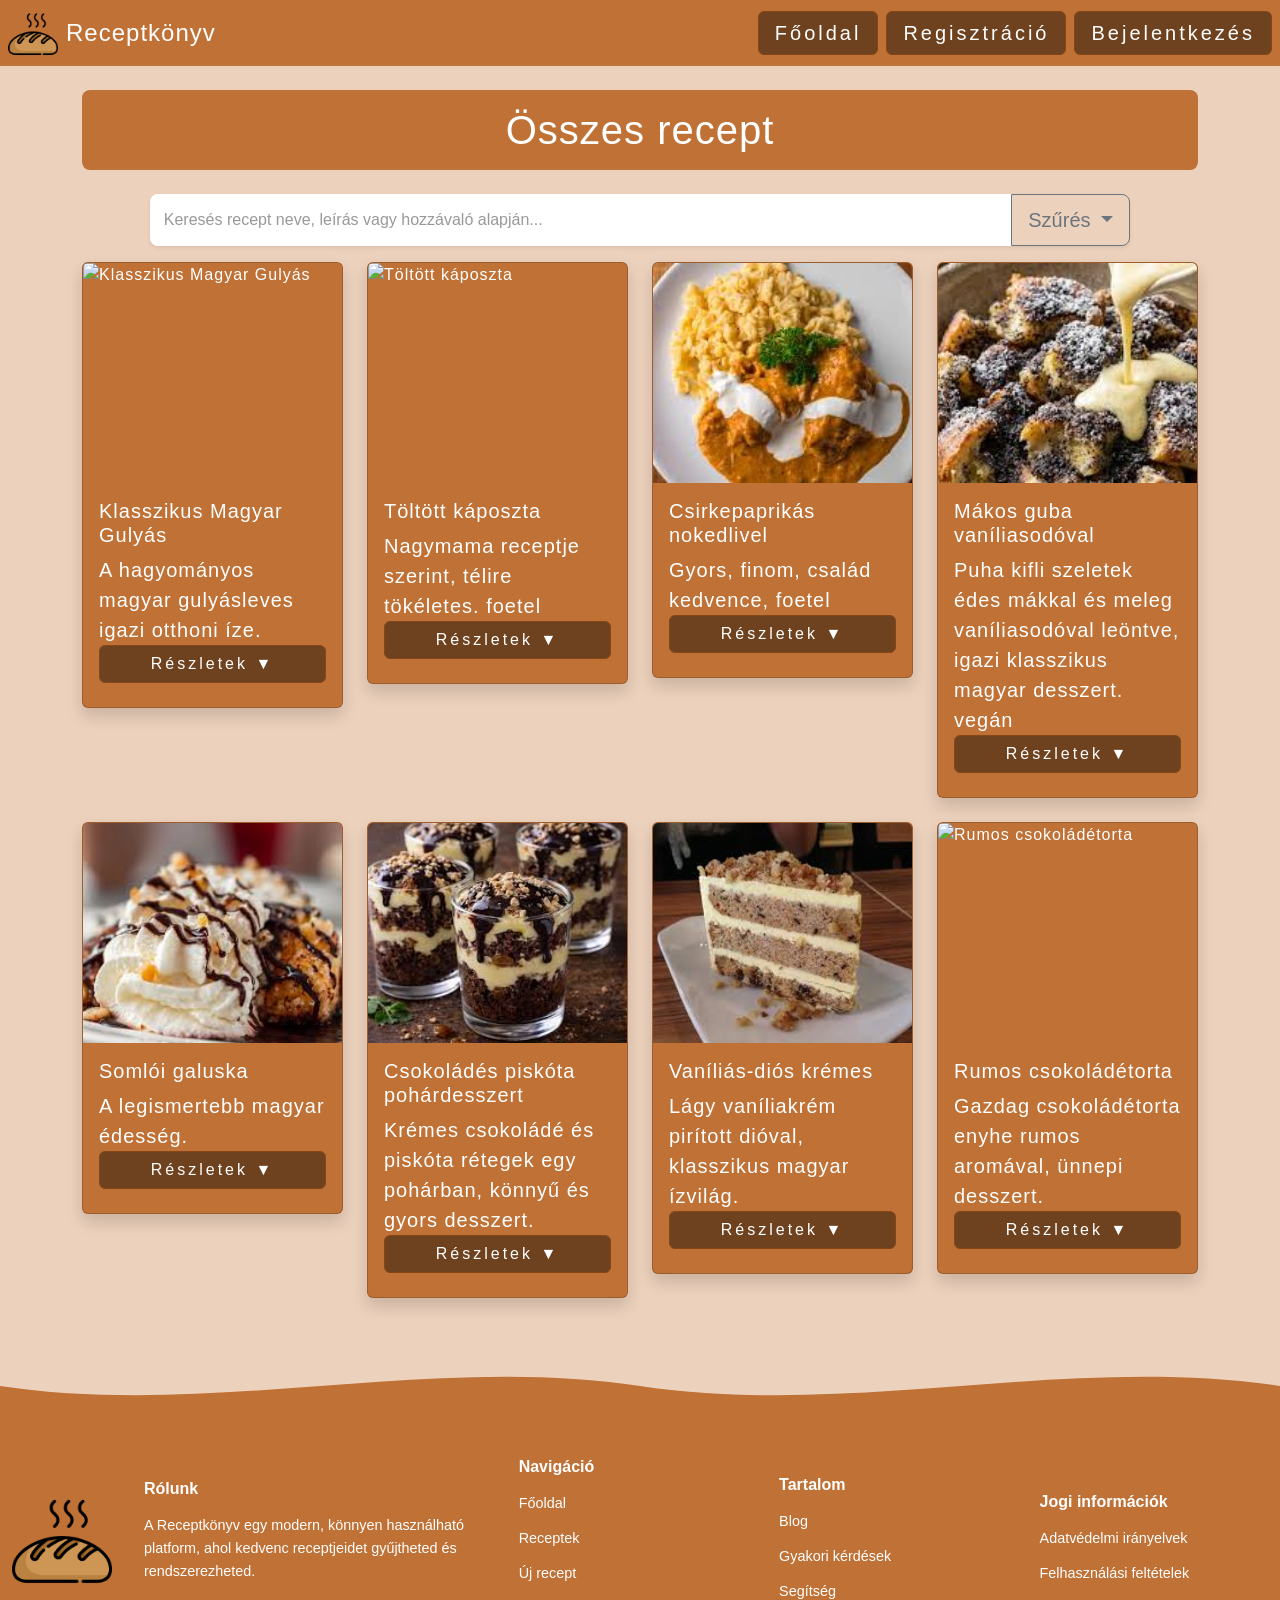
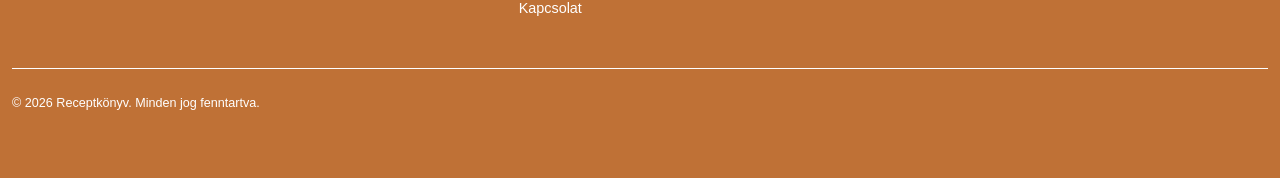
==== commit 924ff647: "ejha 👨🏿‍🦰💕🙌" ====
--- a/receptek.html
+++ b/receptek.html
@@ -8,9 +8,7 @@
     <title>Receptek - Receptkönyv</title>
     <link href="https://cdn.jsdelivr.net/npm/bootstrap@5.3.8/dist/css/bootstrap.min.css" rel="stylesheet">
     <link rel="stylesheet" href="style.css">
-
-
-
+    <script src="https://cdn.jsdelivr.net/npm/bootstrap@5.3.8/dist/js/bootstrap.bundle.min.js"></script>
 </head>
 
 <body class="mt-0">
@@ -50,7 +48,7 @@
             <div class="input-group input-group-lg shadow-sm rounded-3 overflow-hidden">
 
                 <input type="text" id="searchInput" class="form-control border-0"
-                    placeholder="Keresés recept neve, leírás vagy hozzávaló...">
+                    placeholder="Keresés recept neve, leírás vagy hozzávaló alapján...">
 
                 <button class="btn btn-outline-secondary dropdown-toggle" type="button" data-bs-toggle="dropdown">
                     Szűrés
@@ -220,303 +218,318 @@
     </div>
 
 
-
-
-    <script src="https://cdn.jsdelivr.net/npm/bootstrap@5.3.8/dist/js/bootstrap.bundle.min.js"></script>
-
     <script>
-        let currentFilter = "all";
-
-        function setFilter(type) {
-            currentFilter = type;
-            applyFilters();
+
+const receptek = [
+    {
+        id: 1,
+        nev: "Klasszikus Magyar Gulyás",
+        kep: "https://image-api.nosalty.hu/nosalty/images/recipes/4o/Bt/klasszikus-magyar-gulyasleves.jpeg?w=1340&fit=crop&fm=webp&crop=670%2C460%2C%2C&h=920&mark=watermark.png&markpos=bottom-left&markpad=20&markw=&s=93d04ea86cd5d55d62ed9b8c04c8f98e",
+        leiras: "A hagyományos magyar gulyásleves igazi otthoni íze.",
+        hozzavalok: [
+            "500g marhahús",
+            "2 db hagyma",
+            "3 db paprika",
+            "2 db paradicsom",
+            "1 kk kömény",
+            "só, bors"
+        ],
+        elkeszites: "A húst felkockázzuk, hagymával megpirítjuk..."
+    },
+
+    {
+        id: 2,
+        nev: "Töltött káposzta",
+        kep: "https://cdn.mindmegette.hu/2024/04/0pyLxTE5eptk-pujflpxNT0Nu80bLxF_0jahFnueaJw/fill/0/0/no/1/aHR0cHM6Ly9jbXNjZG4uYXBwLmNvbnRlbnQucHJpdmF0ZS9jb250ZW50L2Y5YmU3MzJlMzI2OTQ5YmM4NzNhNzBlYWY0ZWUxNDZh.webp",
+        leiras: "Nagymama receptje szerint, télire tökéletes. foetel",
+        hozzavalok: [
+            "1 fej káposzta",
+            "500g darált hús",
+            "rizs",
+            "fűszerek"
+        ],
+        elkeszites: "A káposzta leveleit leforrázzuk..."
+    },
+
+    {
+        id: 3,
+        nev: "Csirkepaprikás nokedlivel",
+        kep: "letöltés.jpg",
+        leiras: "Gyors, finom, család kedvence, foetel",
+        hozzavalok: [
+            "600g csirkecomb",
+            "2 db paprika",
+            "1 dl tejföl",
+            "1 kk pirospaprika"
+        ],
+        elkeszites: "A húst megpirítjuk, paprikával ízesítjük"
+    },
+
+    {
+        id: 4,
+        nev: "Mákos guba vaníliasodóval",
+        kep: "guba.jpg",
+        leiras: "Puha kifli szeletek édes mákkal és meleg vaníliasodóval leöntve, igazi klasszikus magyar desszert. vegán",
+        hozzavalok: [
+            "kifli",
+            "darál mák",
+            "cukor",
+            "tej",
+            "vanília",
+            "tojás"
+        ],
+        elkeszites: "A kiflit felkarikázzuk, mákkal összekeverjük, majd vaníliasodóval meglocsolva sütőben átmelegítjük."
+    },
+
+    {
+        id: 5,
+        nev: "Somlói galuska",
+        kep: "somloi.jpg",
+        leiras: "A legismertebb magyar édesség.",
+        hozzavalok: [
+            "piskóta",
+            "dió",
+            "csokoládékrém",
+            "rum"
+        ],
+        elkeszites: "Rétegesen összerakjuk..."
+    },
+
+    {
+        id: 6,
+        nev: "Csokoládés piskóta pohárdesszert",
+        kep: "csokipiskota.jpg",
+        leiras: "Krémes csokoládé és piskóta rétegek egy pohárban, könnyű és gyors desszert.",
+        hozzavalok: [
+            "piskóta",
+            "tejszín",
+            "csokoládé",
+            "cukor"
+        ],
+        elkeszites: "Rétegezd a hozzávalókat pohárba, majd hűtsd le tálalás előtt."
+    },
+
+    {
+        id: 7,
+        nev: "Vaníliás-diós krémes",
+        kep: "dioskremes.jpg",
+        leiras: "Lágy vaníliakrém pirított dióval, klasszikus magyar ízvilág.",
+        hozzavalok: [
+            "vaníliakrém",
+            "dió",
+            "cukor",
+            "tej"
+        ],
+        elkeszites: "A krémet elkészítjük, majd dióval megszórva tálaljuk."
+    },
+
+    {
+        id: 8,
+        nev: "Rumos csokoládétorta",
+        kep: "https://www.tutirecept.hu/wp-content/uploads/2026/01/Csokis-rumos-suti.jpg",
+        leiras: "Gazdag csokoládétorta enyhe rumos aromával, ünnepi desszert.",
+        hozzavalok: [
+            "liszt",
+            "csokoládé",
+            "rum",
+            "vaj",
+            "tojás"
+        ],
+        elkeszites: "A tésztát megsütjük, majd csokoládékrémmel és rummal ízesítjük."
+    }
+];
+
+let currentFilter = "all";
+
+function setFilter(type) {
+
+    currentFilter = type;
+
+    applyFilters();
+}
+
+function applyFilters() {
+
+    const value = document
+        .getElementById("searchInput")
+        .value
+        .toLowerCase();
+
+    const filtered = receptek.filter(recept => {
+
+        const matchesSearch =
+
+            recept.nev.toLowerCase().includes(value) ||
+
+            recept.leiras.toLowerCase().includes(value) ||
+
+            recept.hozzavalok.some(h =>
+                h.toLowerCase().includes(value)
+            );
+
+        const matchesFilter =
+
+            currentFilter === "all" ||
+
+            recept.leiras.toLowerCase().includes(currentFilter) ||
+
+            recept.nev.toLowerCase().includes(currentFilter);
+
+        return matchesSearch && matchesFilter;
+    });
+
+    renderReceptek(filtered);
+}
+
+function renderReceptek(lista = receptek) {
+
+    const container = document.getElementById("receptekGrid");
+
+    container.innerHTML = lista.map(recept => {
+
+        const collapseId = `collapse-${recept.id}`;
+
+        return `
+        <div class="col">
+
+            <div class="card h-100 recept-kartya shadow adat">
+
+                <img
+                    src="${recept.kep}"
+                    class="card-img-top recept-kep"
+                    alt="${recept.nev}"
+                >
+
+                <div class="card-body d-flex flex-column">
+
+                    <h5 class="card-title">
+                        ${recept.nev}
+                    </h5>
+
+                    <p class="card-text flex-grow-1">
+                        ${recept.leiras}
+                    </p>
+
+                    <button
+                        class="btn btn-primary gomb mb-2"
+                        data-bs-toggle="collapse"
+                        data-bs-target="#${collapseId}"
+                    >
+                        Részletek ▼
+                    </button>
+
+                    <div class="collapse collapse-box" id="${collapseId}">
+
+                        <strong>Hozzávalók:</strong>
+
+                        <ul class="small">
+                            ${recept.hozzavalok
+                                .map(h => `<li>${h}</li>`)
+                                .join("")}
+                        </ul>
+
+                        <strong>Elkészítés:</strong>
+
+                        <p class="small">
+                            ${recept.elkeszites}
+                        </p>
+
+                    </div>
+
+                </div>
+            </div>
+        </div>`;
+
+    }).join("");
+}
+
+function setupAuth() {
+
+    const regBtn = document.querySelector(
+        "#registerModal .modal-footer button"
+    );
+
+    regBtn.addEventListener("click", () => {
+
+        const inputs = document.querySelectorAll(
+            "#registerModal input"
+        );
+
+        const [userInput, emailInput, passInput] = inputs;
+
+        const user = userInput.value.trim();
+        const email = emailInput.value.trim();
+        const pass = passInput.value.trim();
+
+        if (!user || !email || !pass) {
+
+            alert("Kérlek, tölts ki minden mezőt!");
+
+            return;
         }
 
-        function applyFilters() {
-            const value = document.getElementById("searchInput").value.toLowerCase();
-
-            let filtered = receptek.filter(r =>
-                r.nev.toLowerCase().includes(value) ||
-                r.leiras.toLowerCase().includes(value) ||
-                r.hozzavalok.some(h => h.toLowerCase().includes(value))
-            );
-
-            if (currentFilter !== "all") {
-                filtered = filtered.filter(r =>
-                    r.leiras.toLowerCase().includes(currentFilter) ||
-                    r.nev.toLowerCase().includes(currentFilter)
-                );
-            }
-
-            renderReceptek(filtered);
+        alert(`Sikeres regisztráció, üdvözlünk ${user}!`);
+
+        bootstrap.Modal
+            .getInstance(document.getElementById("registerModal"))
+            .hide();
+
+        inputs.forEach(input => input.value = "");
+    });
+
+    const loginBtn = document.querySelector(
+        "#loginModal .modal-footer button"
+    );
+
+    loginBtn.addEventListener("click", () => {
+
+        const inputs = document.querySelectorAll(
+            "#loginModal input"
+        );
+
+        const user = inputs[0].value.trim();
+        const pass = inputs[1].value.trim();
+
+        if (!user || !pass) {
+
+            alert("Hibás felhasználónév vagy jelszó!");
+
+            return;
         }
 
-        document.getElementById("searchInput").addEventListener("input", applyFilters);
-
-
-        document.addEventListener("DOMContentLoaded", function () {
-
-            const regBtn = document.querySelector(
-                "#registerModal .modal-footer button"
-            );
-
-            regBtn.addEventListener("click", function () {
-
-                const inputs = document.querySelectorAll(
-                    "#registerModal input"
-                );
-
-                const data = {
-                    user: inputs[0].value,
-                    email: inputs[1].value,
-                    pass: inputs[2].value,
-                };
-
-                if (
-                    data.user &&
-                    data.email &&
-                    data.pass
-                ) {
-
-                    alert(
-                        `Sikeres regisztráció, üdvözlünk ${data.user}!`
-                    );
-
-                    bootstrap.Modal.getInstance(
-                        document.getElementById("registerModal")
-                    ).hide();
-
-                    inputs.forEach((i) => (i.value = ""));
-
-                } else {
-
-                    alert("Kérlek, tölts ki minden mezőt!");
-
-                }
-
-            });
-
-            const loginBtn = document.querySelector(
-                "#loginModal .modal-footer button"
-            );
-
-            loginBtn.addEventListener("click", function () {
-
-                const inputs = document.querySelectorAll(
-                    "#loginModal input"
-                );
-
-                const user = inputs[0].value;
-                const pass = inputs[1].value;
-
-                if (user && pass) {
-
-                    alert(
-                        `Szia ${user}, sikeresen beléptél!`
-                    );
-
-                    bootstrap.Modal.getInstance(
-                        document.getElementById("loginModal")
-                    ).hide();
-
-                    document.getElementById("userButtons")
-                        .innerHTML = `
+        alert(`Szia ${user}, sikeresen beléptél!`);
+
+        bootstrap.Modal
+            .getInstance(document.getElementById("loginModal"))
+            .hide();
+
+        document.getElementById("userButtons").innerHTML = `
             <span class="fw-bold text-white">
                 👤 ${user}
             </span>
 
-            <button class="btn btn-outline-light btn-sm ms-2"
-                onclick="location.reload()">
+            <button
+                class="btn btn-outline-light btn-sm ms-2"
+                onclick="location.reload()"
+            >
                 Kijelentkezés
             </button>
         `;
-
-                } else {
-
-                    alert("Hibás felhasználónév vagy jelszó!");
-
-                }
-
-            });
-
-        });
-
-        let receptek = [
-            {
-                id: 1,
-                nev: "Klasszikus Magyar Gulyás",
-                kep: "https://image-api.nosalty.hu/nosalty/images/recipes/4o/Bt/klasszikus-magyar-gulyasleves.jpeg?w=1340&fit=crop&fm=webp&crop=670%2C460%2C%2C&h=920&mark=watermark.png&markpos=bottom-left&markpad=20&markw=&s=93d04ea86cd5d55d62ed9b8c04c8f98e",
-                leiras: "A hagyományos magyar gulyásleves igazi otthoni íze.",
-                hozzavalok: ["500g marhahús", "2 db hagyma", "3 db paprika", "2 db paradicsom", "1 kk kömény", "só, bors"],
-                elkeszites: "A húst felkockázzuk, hagymával megpirítjuk..."
-            },
-            {
-                id: 2,
-                nev: "Töltött káposzta",
-                kep: "https://cdn.mindmegette.hu/2024/04/0pyLxTE5eptk-pujflpxNT0Nu80bLxF_0jahFnueaJw/fill/0/0/no/1/aHR0cHM6Ly9jbXNjZG4uYXBwLmNvbnRlbnQucHJpdmF0ZS9jb250ZW50L2Y5YmU3MzJlMzI2OTQ5YmM4NzNhNzBlYWY0ZWUxNDZh.webp",
-                leiras: "Nagymama receptje szerint, télire tökéletes. foetel",
-                hozzavalok: ["1 fej káposzta", "500g darált hús", "rizs", "fűszerek"],
-                elkeszites: "A káposzta leveleit leforrázzuk..."
-            },
-            {
-                id: 3,
-                nev: "Csirkepaprikás nokedlivel",
-                kep: "letöltés.jpg",
-                leiras: "Gyors, finom, család kedvence, foetel",
-                hozzavalok: ["600g csirkecomb", "2 db paprika", "1 dl tejföl", "1 kk pirospaprika"],
-                elkeszites: "A húst megpirítjuk, paprikával ízesítjük"
-            },
-            {
-                id: 4,
-                nev: "Mákos guba vaníliasodóval",
-                kep: "guba.jpg",
-                leiras: "Puha kifli szeletek édes mákkal és meleg vaníliasodóval leöntve, igazi klasszikus magyar desszert.vegán",
-                hozzavalok: ["kifli", "darál mák", "cukor", "tej", "vanília", "tojás"],
-                elkeszites: "A kiflit felkarikázzuk, mákkal összekeverjük, majd vaníliasodóval meglocsolva sütőben átmelegítjük."
-            },
-            {
-                id: 5,
-                nev: "Somlói galuska",
-                kep: "somloi.jpg",
-                leiras: "A legismertebb magyar édesség.",
-                hozzavalok: ["piskóta", "dió", "csokoládékrém", "rum"],
-                elkeszites: "Rétegesen összerakjuk..."
-            },
-            {
-                id: 6,
-                nev: "Csokoládés piskóta pohárdesszert",
-                kep: "csokipiskota.jpg",
-                leiras: "Krémes csokoládé és piskóta rétegek egy pohárban, könnyű és gyors desszert.",
-                hozzavalok: ["piskóta", "tejszín", "csokoládé", "cukor"],
-                elkeszites: "Rétegezd a hozzávalókat pohárba, majd hűtsd le tálalás előtt."
-            },
-            {
-                id: 7,
-                nev: "Vaníliás-diós krémes",
-                kep: "dioskremes.jpg",
-                leiras: "Lágy vaníliakrém pirított dióval, klasszikus magyar ízvilág.",
-                hozzavalok: ["vaníliakrém", "dió", "cukor", "tej"],
-                elkeszites: "A krémet elkészítjük, majd dióval megszórva tálaljuk."
-            },
-            {
-                id: 8,
-                nev: "Rumos csokoládétorta",
-                kep: "https://www.tutirecept.hu/wp-content/uploads/2026/01/Csokis-rumos-suti.jpg",
-                leiras: "Gazdag csokoládétorta enyhe rumos aromával, ünnepi desszert.",
-                hozzavalok: ["liszt", "csokoládé", "rum", "vaj", "tojás"],
-                elkeszites: "A tésztát megsütjük, majd csokoládékrémmel és rummal ízesítjük."
-            }
-
-
-        ];
-
-        function renderReceptek() {
-            const container = document.getElementById('receptekGrid');
-            container.innerHTML = '';
-
-            receptek.forEach(recept => {
-                const cardHTML = `
-                <div class="col">
-                    <div class="card h-100 recept-kartya shadow adat">
-                        <img src="${recept.kep}" class="card-img-top recept-kep" alt="${recept.nev}">
-
-                        <div class="card-body d-flex flex-column">
-                            <h5 class="card-title">${recept.nev}</h5>
-                            <p class="card-text flex-grow-1">${recept.leiras}</p>
-
-                            <button class="btn btn-light mb-2" data-bs-toggle="collapse" 
-                                    data-bs-target="#collapse${recept.id}">
-                                Részletek ▼
-                            </button>
-
-                            <div class="collapse collapse-content" id="collapse${recept.id}">
-                                <strong>Hozzávalók:</strong>
-                                <ul class="small">
-                                    ${recept.hozzavalok.map(h => `<li>${h}</li>`).join('')}
-                                </ul>
-                                <strong>Elkészítés:</strong>
-                                <p class="small">${recept.elkeszites}</p>
-                            </div>
-                        </div>
-                    </div>
-                </div>`;
-                container.innerHTML += cardHTML;
-            });
-        }
-
-
-        document.addEventListener('DOMContentLoaded', () => {
-            renderReceptek();
-
-
-        });
-
-        function renderReceptek(lista = receptek) {
-    const container = document.getElementById('receptekGrid');
-    container.innerHTML = '';
-
-    lista.forEach(recept => {
-
-        const collapseId = `collapse-${recept.id}`;
-
-        const cardHTML = `
-        <div class="col">
-            <div class="card h-100 recept-kartya shadow adat">
-
-                <img src="${recept.kep}" class="card-img-top recept-kep" alt="${recept.nev}">
-
-                <div class="card-body d-flex flex-column">
-
-                    <h5 class="card-title">${recept.nev}</h5>
-
-                    <p class="card-text flex-grow-1">${recept.leiras}</p>
-
-                    <button class="btn btn-light mb-2"
-                        data-bs-toggle="collapse"
-                        data-bs-target="#${collapseId}">
-                        Részletek ▼
-                    </button>
-
-                    <div class="collapse collapse-box" id="${collapseId}">
-                        <strong>Hozzávalók:</strong>
-                        <ul class="small">
-                            ${recept.hozzavalok.map(h => `<li>${h}</li>`).join('')}
-                        </ul>
-
-                        <strong>Elkészítés:</strong>
-                        <p class="small">${recept.elkeszites}</p>
-                    </div>
-
-                </div>
-            </div>
-        </div>`;
-
-        container.innerHTML += cardHTML;
     });
 }
 
-
-        function setupFilter() {
-            const input = document.getElementById("searchInput");
-
-            input.addEventListener("input", function () {
-                const value = this.value.toLowerCase();
-
-                const filtered = receptek.filter(r =>
-                    r.nev.toLowerCase().includes(value) ||
-                    r.leiras.toLowerCase().includes(value) ||
-                    r.hozzavalok.some(h => h.toLowerCase().includes(value))
-                );
-
-                renderReceptek(filtered);
-            });
-        }
-
-        document.addEventListener('DOMContentLoaded', () => {
-            renderReceptek();
-            setupFilter();
-        });
-    </script>
+document.addEventListener("DOMContentLoaded", () => {
+
+    renderReceptek();
+
+    setupAuth();
+
+    document
+        .getElementById("searchInput")
+        .addEventListener("input", applyFilters);
+});
+
+</script>
 </body>
 
 </html>
--- a/style.css
+++ b/style.css
@@ -9,7 +9,7 @@
 }
 
 .form-control::placeholder {
-    color: black;
+    color: white;
     opacity: 1;
 }
 
@@ -40,11 +40,15 @@
     letter-spacing: 1px;
 }
 .btntorles{
-    background:rgb(191, 113, 54);
-    border: rgb(111, 66, 31) 1px solid !important;
     border-radius: 7px;
     letter-spacing: 3px;
 }
+
+.btn-light{
+    background:rgb(0, 219, 0) !important;
+    border: rgb(0, 219, 0) solid 1px;
+}
+
 
 .gomb {
     background-color: rgb(111, 66, 31);
@@ -312,7 +316,6 @@
     padding: 14px;
     font-size: 16px;
 }
-
 .dropdown-menu {
     border-radius: 12px;
     padding: 6px;
@@ -323,4 +326,17 @@
 }
 .input-group {
     overflow: visible !important;
+}
+
+.modal-body input::placeholder{
+    color:gray;
+    opacity:0.8
+}
+.input-group input::placeholder{
+    color:gray;
+    opacity:0.8
+}
+
+#receptekGrid {
+    align-items: flex-start;
 }
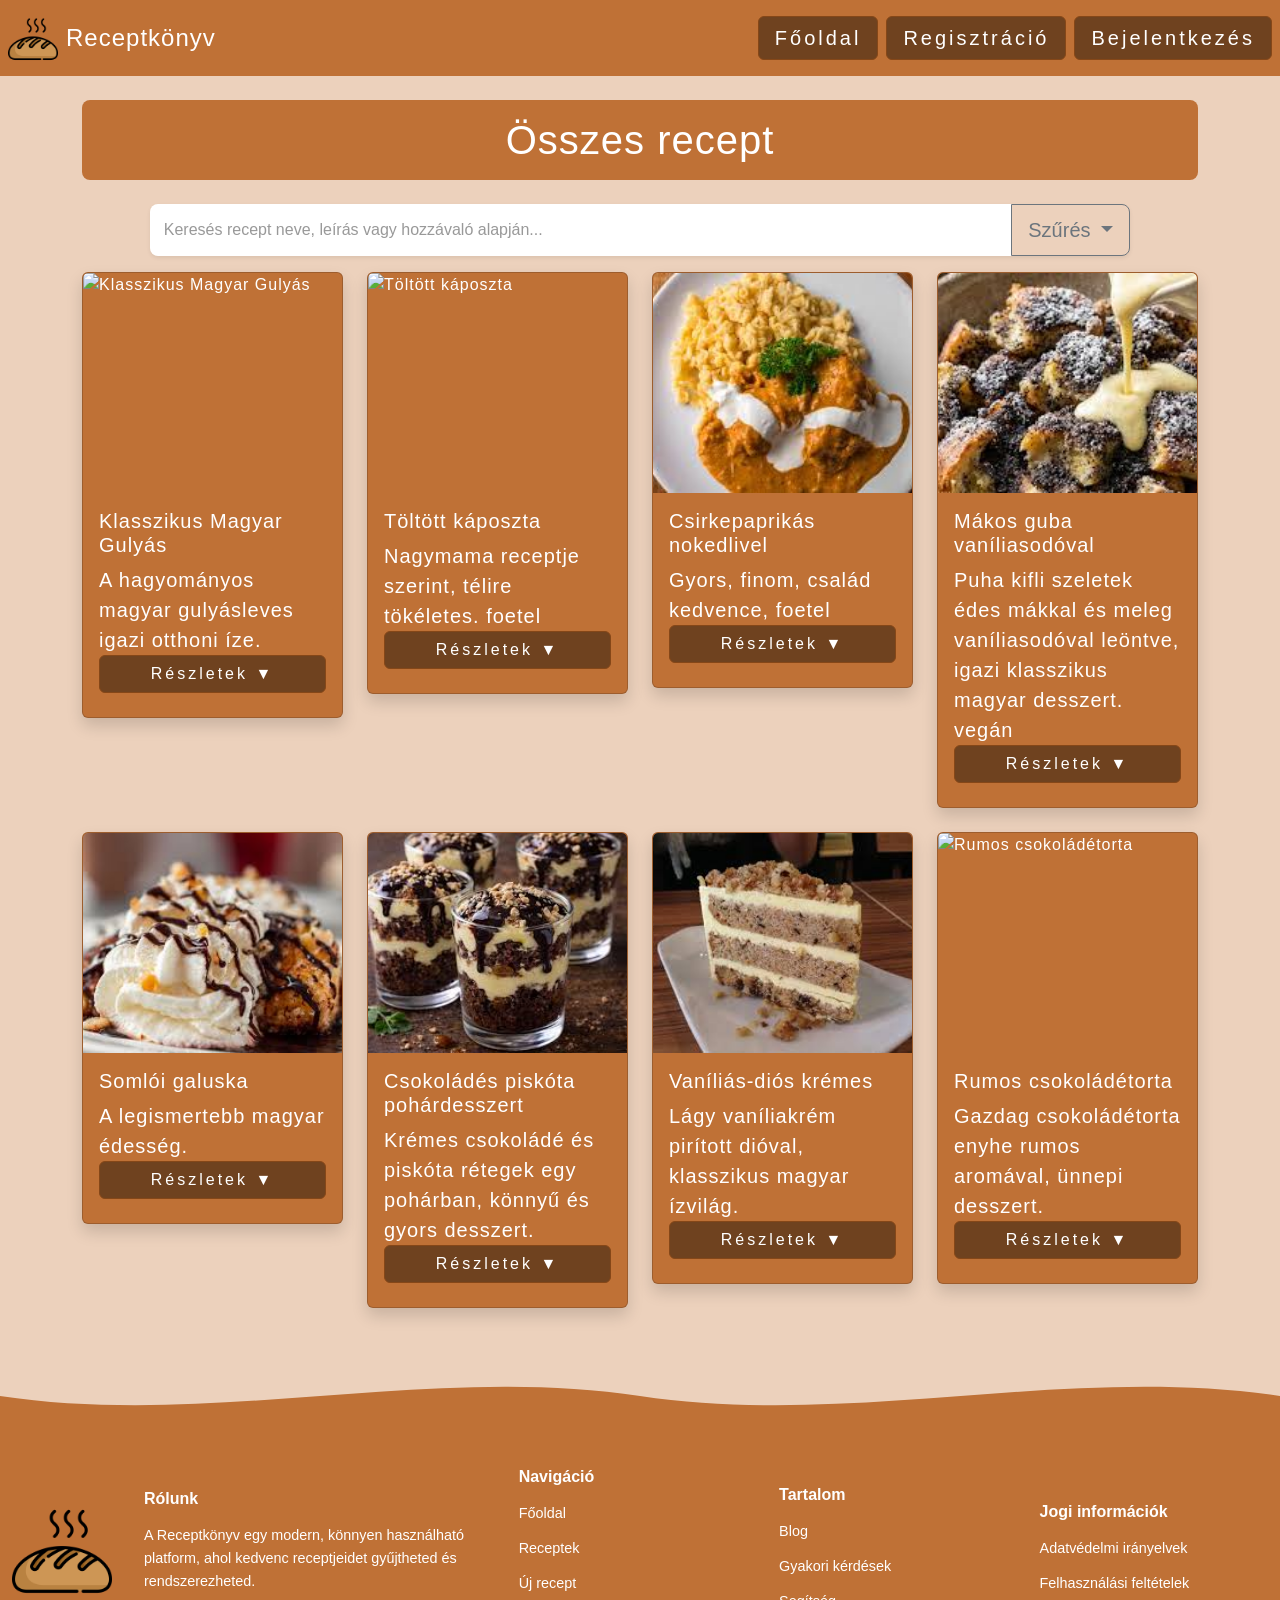
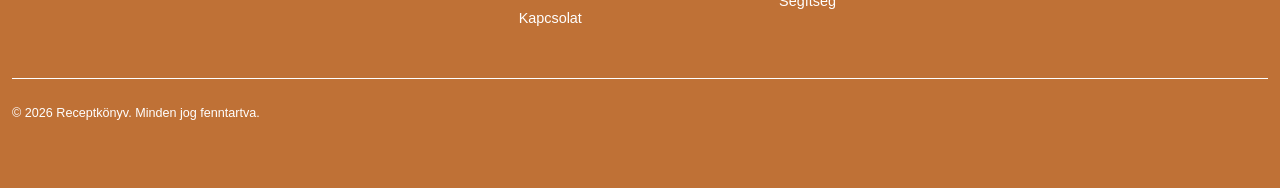
==== commit fa1ff03a: "végső állomás V." ====
--- a/receptek.html
+++ b/receptek.html
@@ -6,40 +6,58 @@
     <meta charset="UTF-8" />
     <meta name="viewport" content="width=device-width, initial-scale=1.0" />
     <title>Receptek - Receptkönyv</title>
+    
     <link href="https://cdn.jsdelivr.net/npm/bootstrap@5.3.8/dist/css/bootstrap.min.css" rel="stylesheet">
     <link rel="stylesheet" href="style.css">
+
     <script src="https://cdn.jsdelivr.net/npm/bootstrap@5.3.8/dist/js/bootstrap.bundle.min.js"></script>
 </head>
 
 <body class="mt-0">
 
 
-    <div class="adat d-flex flex-column flex-md-row align-items-center justify-content-between min-vw-100 p-2 mb-4">
-
-        <div class="d-flex align-items-center gap-2 mb-2 mb-md-0">
+    <nav class="navbar navbar-expand-md adat p-2 mb-4">
+
+        <a class="navbar-brand d-flex align-items-center gap-2 text-white" href="#">
             <img src="kenyéricon.png" alt="" height="50">
             <span class="fs-4">Receptkönyv</span>
-        </div>
-
-
-        <div class="d-flex align-items-center ms-auto gap-2">
-
-
-            <button class="btn btn-primary fs-5 gomb px-3">
-                <a href="index.html" style="text-decoration: none; color: white;">Főoldal</a>
-            </button>
-
-            <div class="d-flex gap-2" id="userButtons">
-                <button class="btn btn-primary fs-5 gomb px-3" data-bs-toggle="modal" data-bs-target="#registerModal">
+        </a>
+    
+        <button class="navbar-toggler"
+                type="button"
+                data-bs-toggle="collapse"
+                data-bs-target="#navbarContent">
+    
+            <span class="navbar-toggler-icon"></span>
+        </button>
+    
+        <div class="collapse navbar-collapse justify-content-end mt-3 mt-md-0"
+             id="navbarContent">
+    
+            <div class="d-flex flex-column flex-md-row gap-2">
+    
+                <a href="index.html"
+                   class="btn btn-primary fs-5 gomb px-3">
+                    Főoldal
+                </a>
+
+                <button class="btn btn-primary fs-5 gomb px-3"
+                        data-bs-toggle="modal"
+                        data-bs-target="#registerModal">
                     Regisztráció
                 </button>
-                <button class="btn btn-primary fs-5 gomb px-3" data-bs-toggle="modal" data-bs-target="#loginModal">
+    
+                <button class="btn btn-primary fs-5 gomb px-3"
+                        data-bs-toggle="modal"
+                        data-bs-target="#loginModal">
                     Bejelentkezés
                 </button>
-            </div>
-
+    
+            </div>
+    
         </div>
-    </div>
+    
+    </nav>
     <main class="container mb-5">
         <h1 class="text-center mb-4 adat p-3 rounded-3">Összes recept</h1>
 
@@ -392,7 +410,7 @@
         return `
         <div class="col">
 
-            <div class="card h-100 recept-kartya shadow adat">
+            <div class="card recept-kartya shadow adat">
 
                 <img
                     src="${recept.kep}"
@@ -504,12 +522,12 @@
             .hide();
 
         document.getElementById("userButtons").innerHTML = `
-            <span class="fw-bold text-white">
+            <span class="fw-bold text-white fs-3">
                 👤 ${user}
             </span>
 
             <button
-                class="btn btn-outline-light btn-sm ms-2"
+                class="btn btn-outline-light ms-2"
                 onclick="location.reload()"
             >
                 Kijelentkezés
--- a/style.css
+++ b/style.css
@@ -4,6 +4,14 @@
     
 }
 
+.navbar-toggler {
+    border-color: white;
+}
+
+.navbar-toggler-icon {
+    filter: invert(1);
+}
+
 body::-webkit-scrollbar {
     display: none; 
 }
@@ -55,7 +63,8 @@
     border: rgb(133, 71, 24) 1px solid !important;
     letter-spacing: 3px;
 }
-button:hover {
+
+button:hover, a:hover {
     background:rgb(191, 113, 54) !important ;
     
 }
@@ -337,6 +346,3 @@
     opacity:0.8
 }
 
-#receptekGrid {
-    align-items: flex-start;
-}
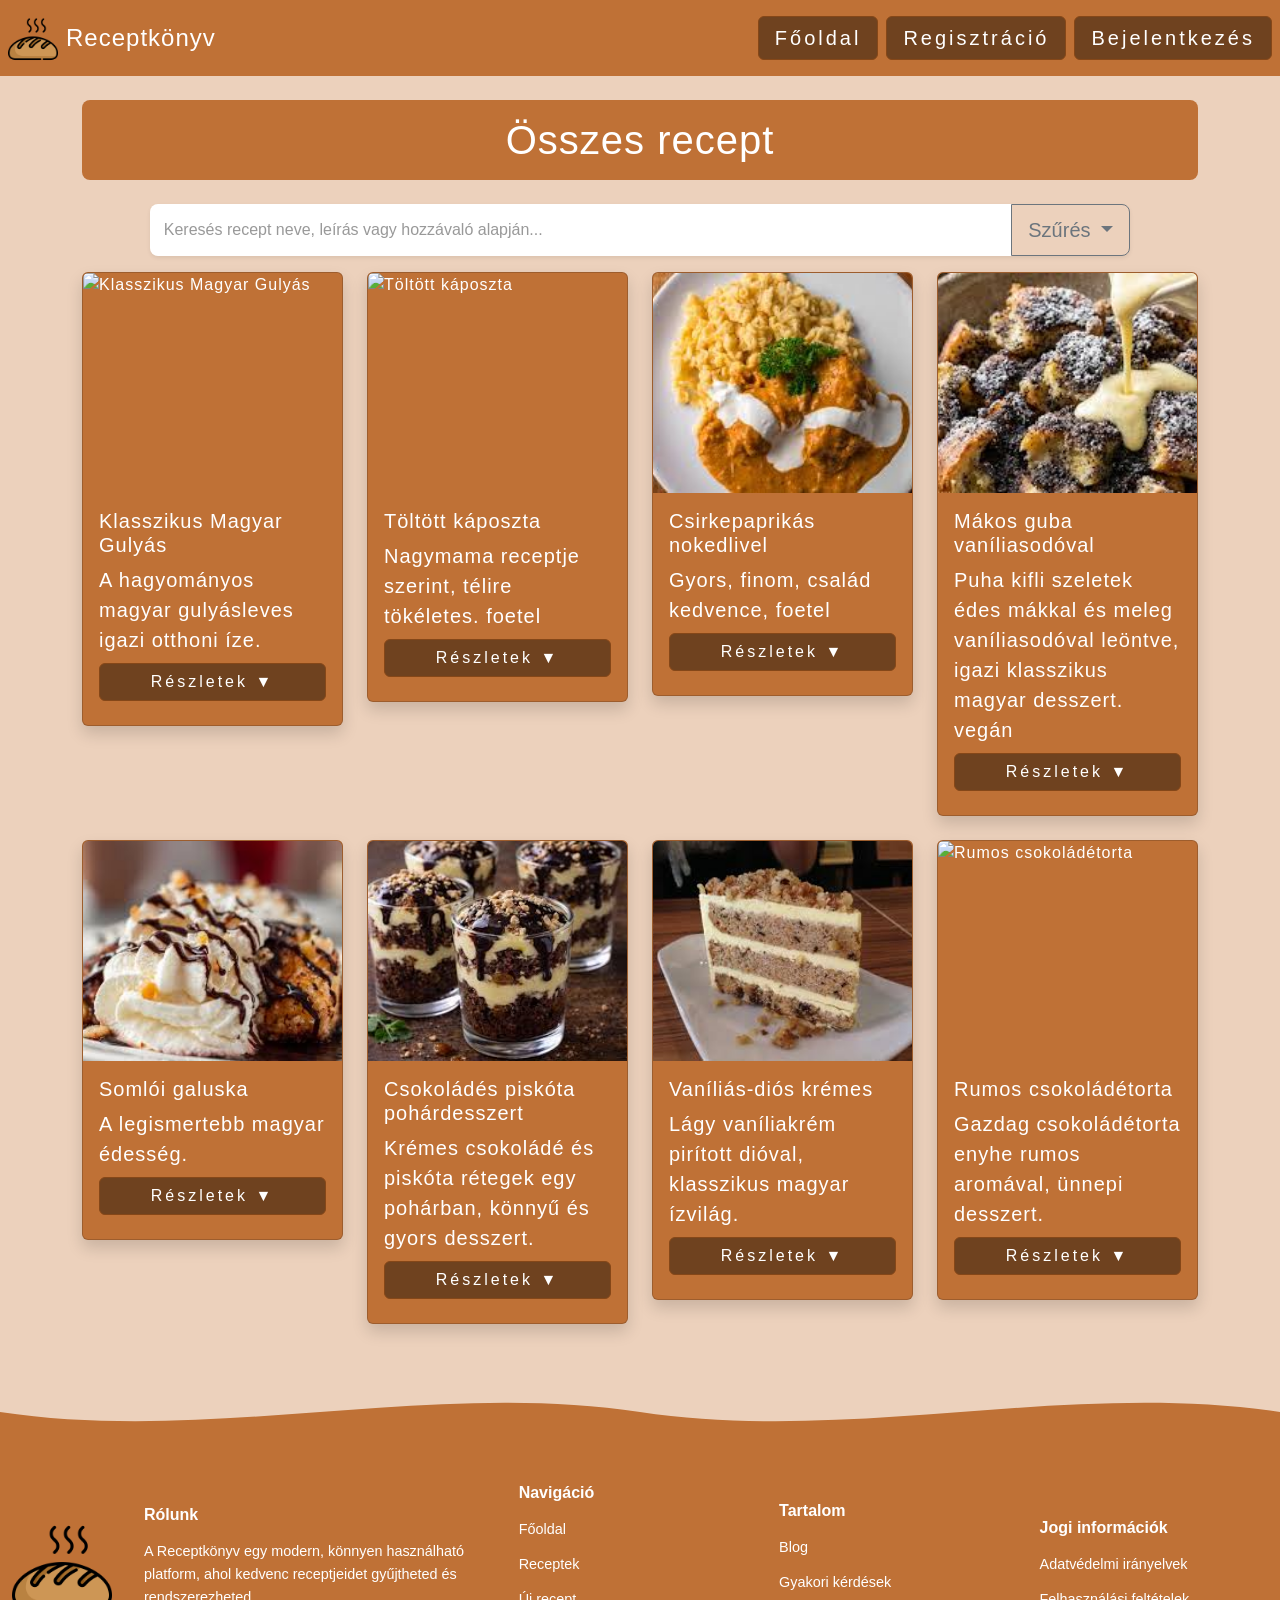
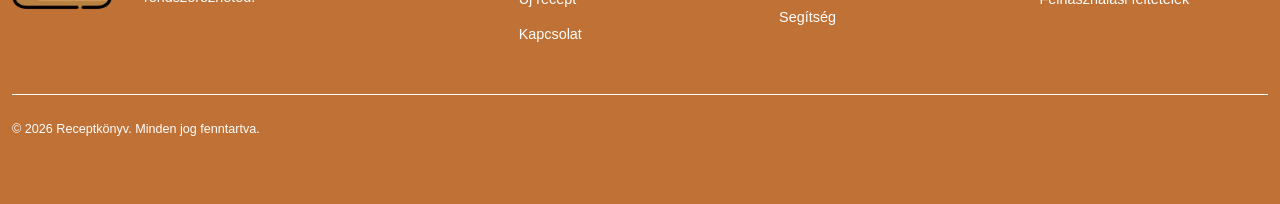
==== commit cbbdb851: "xdcxddddyxxxcxc" ====
--- a/receptek.html
+++ b/receptek.html
@@ -424,7 +424,7 @@
                         ${recept.nev}
                     </h5>
 
-                    <p class="card-text flex-grow-1">
+                    <p class="card-text flex-grow-1 mb-2">
                         ${recept.leiras}
                     </p>
 
